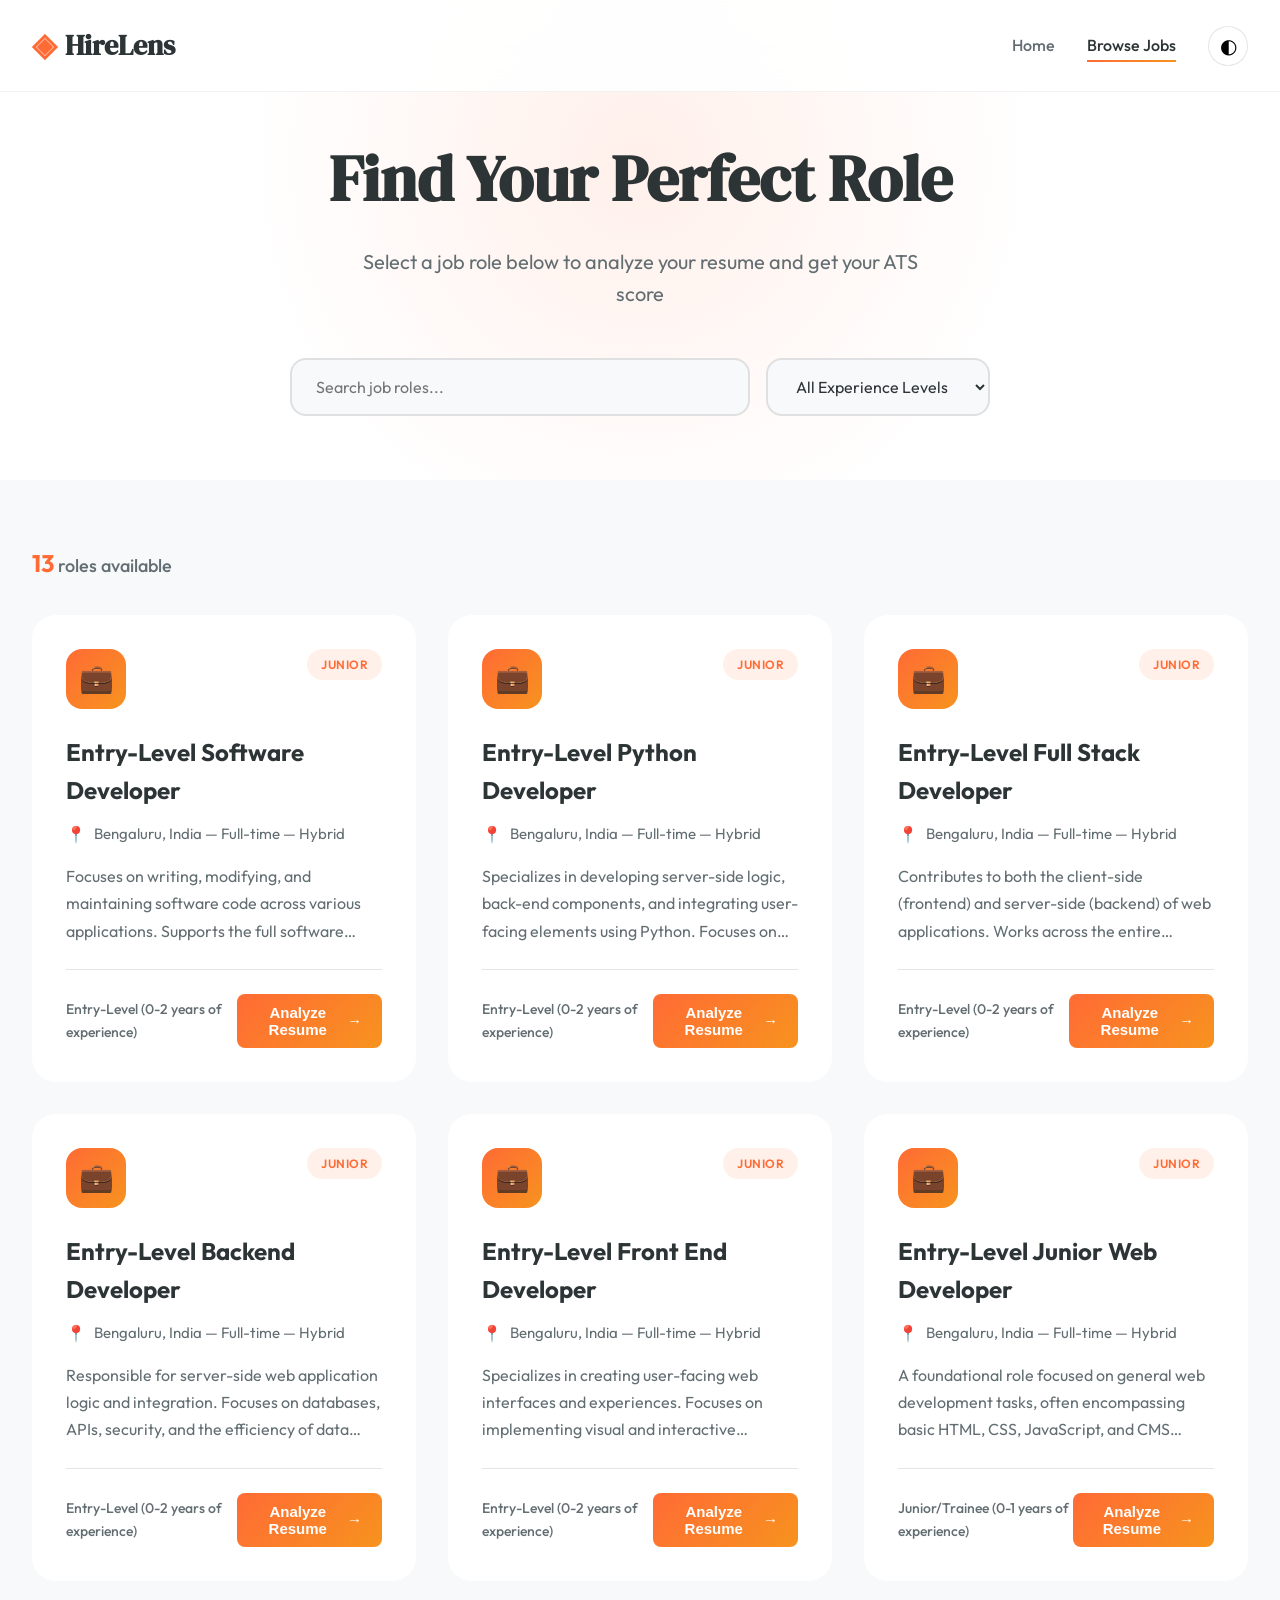
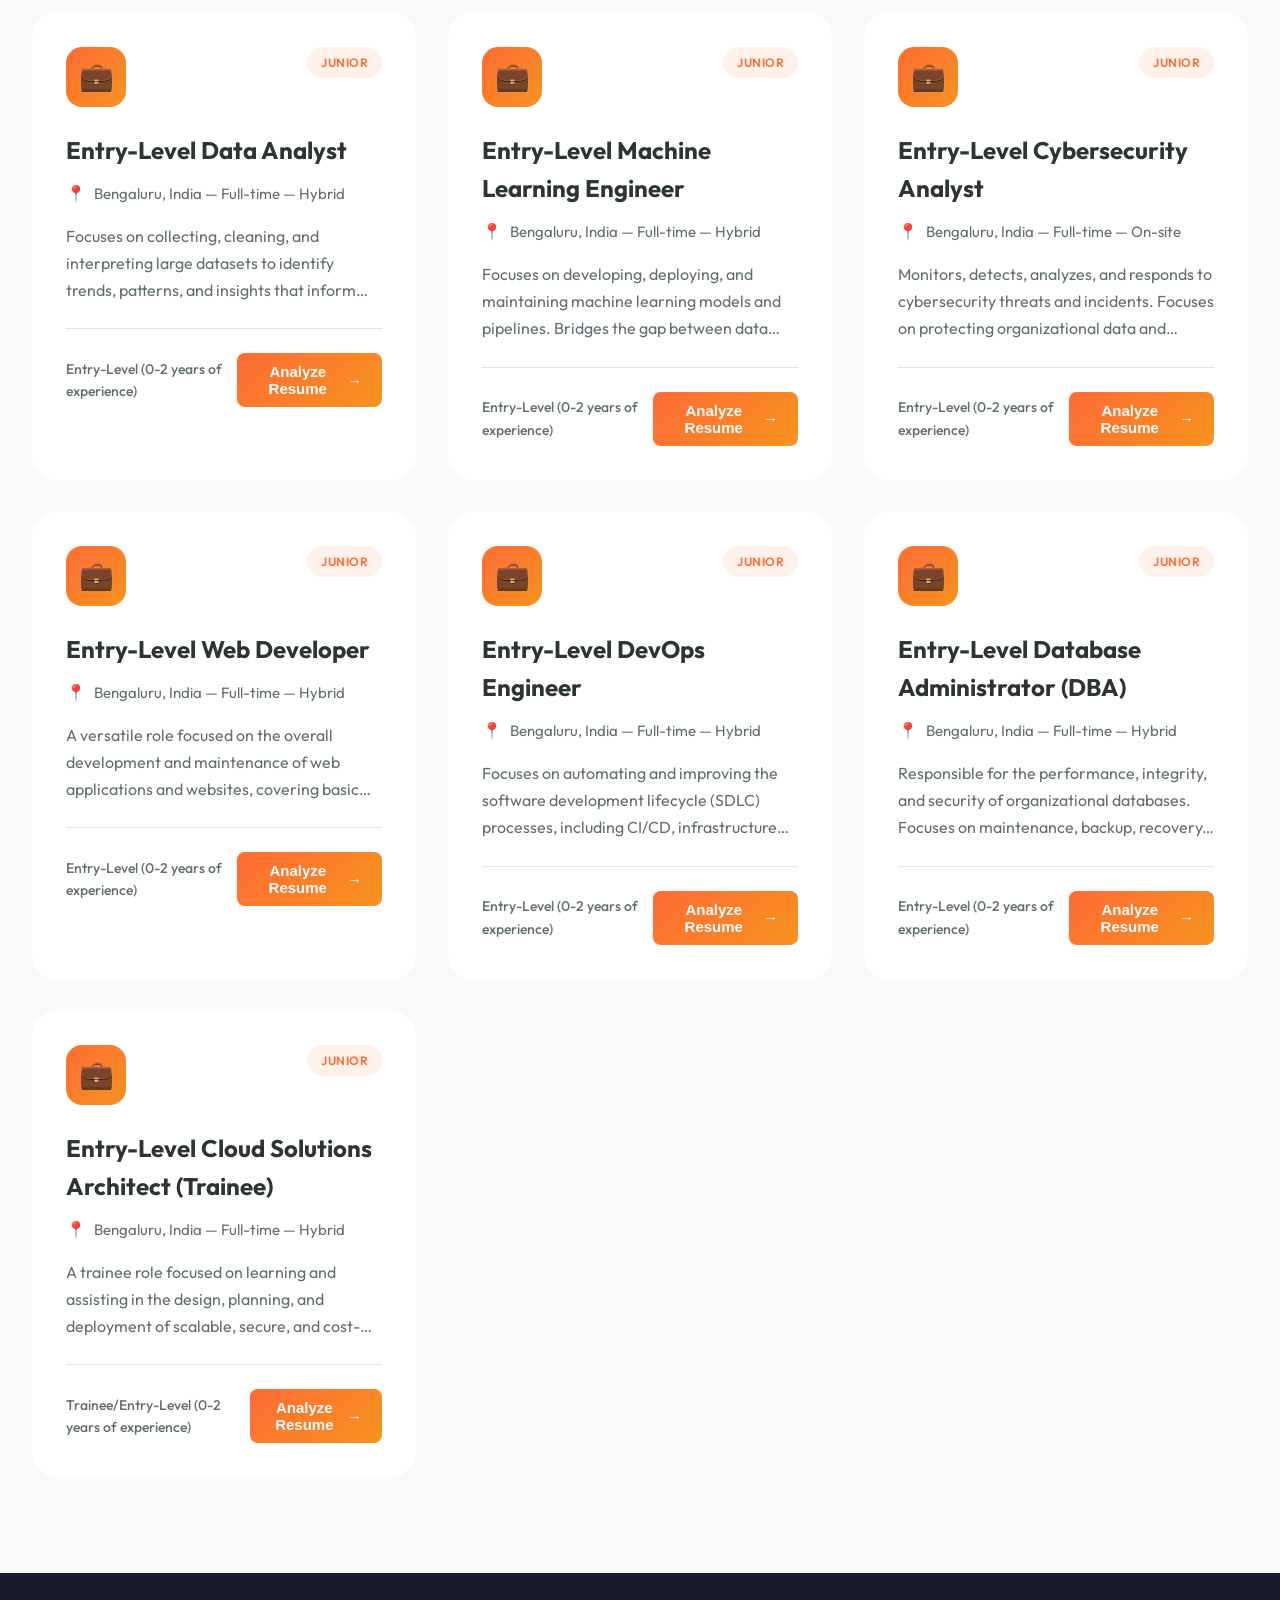
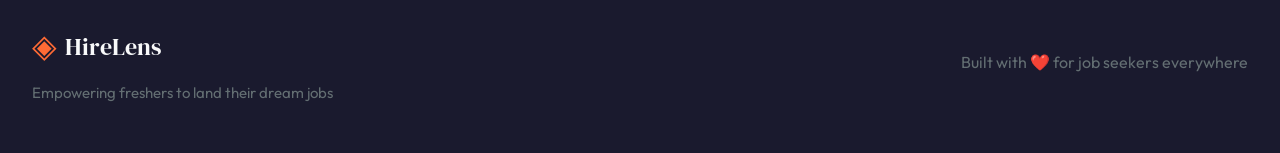
==== jobs.html @ f03c7e21 "Add files via upload" ====
<!DOCTYPE html>
<html lang="en">
<head>
    <meta charset="UTF-8">
    <meta name="viewport" content="width=device-width, initial-scale=1.0">
    <title>Browse Jobs - HireLens</title>
    <link rel="stylesheet" href="styles.css">
    <link rel="stylesheet" href="jobs.css">
    <link rel="preconnect" href="https://fonts.googleapis.com">
    <link rel="preconnect" href="https://fonts.gstatic.com" crossorigin>
    <link href="https://fonts.googleapis.com/css2?family=DM+Serif+Display:ital@0;1&family=Outfit:wght@300;400;500;600;700&display=swap" rel="stylesheet">
</head>
<body>
    <!-- Navigation -->
    <nav class="navbar">
        <div class="nav-container">
            <a href="index.html" class="logo">
                <span class="logo-icon">◈</span>
                HireLens
            </a>
            <div class="nav-links">
                <a href="index.html" class="nav-link">Home</a>
                <a href="jobs.html" class="nav-link active">Browse Jobs</a>
                <button class="theme-toggle" id="themeToggle" aria-label="Toggle theme">
                    <span class="theme-icon">◐</span>
                </button>
            </div>
        </div>
    </nav>

    <!-- Jobs Header -->
    <section class="jobs-header">
        <div class="container">
            <h1 class="page-title fade-in">Find Your Perfect Role</h1>
            <p class="page-subtitle fade-in-up">
                Select a job role below to analyze your resume and get your ATS score
            </p>
            <div class="search-filter fade-in-up-delay">
                <input type="text" id="searchInput" class="search-input" placeholder="Search job roles...">
                <select id="levelFilter" class="level-filter">
                    <option value="all">All Experience Levels</option>
                    <option value="junior">Junior / Entry Level</option>
                    <option value="mid">Mid-Level</option>
                    <option value="senior">Senior</option>
                </select>
            </div>
        </div>
    </section>

    <!-- Jobs Grid -->
    <section class="jobs-section">
        <div class="container">
            <div class="jobs-count">
                <span id="jobCount">13</span> roles available
            </div>
            <div class="jobs-grid" id="jobsGrid">
                <!-- Jobs will be dynamically inserted here -->
            </div>
        </div>
    </section>

    <!-- Footer -->
    <footer class="footer">
        <div class="container">
            <div class="footer-content">
                <div class="footer-left">
                    <div class="footer-logo">
                        <span class="logo-icon">◈</span>
                        HireLens
                    </div>
                    <p class="footer-tagline">Empowering freshers to land their dream jobs</p>
                </div>
                <div class="footer-right">
                    <p class="footer-text">
                        Built with ❤️ for job seekers everywhere
                    </p>
                </div>
            </div>
        </div>
    </footer>

    <script src="jobDescriptions.js"></script>
    <script src="jobs.js"></script>
    <script src="script.js"></script>
</body>
</html>
---- styles.css ----
/* ===== CSS VARIABLES ===== */
:root {
    --primary: #ff6b35;
    --primary-dark: #e85a2a;
    --secondary: #f7931e;
    --accent: #004e89;
    --dark: #1a1a2e;
    --dark-alt: #16213e;
    --light: #f8f9fa;
    --text: #2d3436;
    --text-light: #636e72;
    --white: #ffffff;
    --gradient-1: linear-gradient(135deg, #667eea 0%, #764ba2 100%);
    --gradient-2: linear-gradient(135deg, #f093fb 0%, #f5576c 100%);
    --gradient-3: linear-gradient(135deg, #4facfe 0%, #00f2fe 100%);
    --gradient-primary: linear-gradient(135deg, var(--primary) 0%, var(--secondary) 100%);
    --shadow-sm: 0 2px 8px rgba(0, 0, 0, 0.08);
    --shadow-md: 0 4px 16px rgba(0, 0, 0, 0.12);
    --shadow-lg: 0 8px 32px rgba(0, 0, 0, 0.16);
    --shadow-xl: 0 16px 48px rgba(0, 0, 0, 0.2);
    --radius: 16px;
    --radius-sm: 8px;
    --radius-lg: 24px;
    --transition: all 0.3s cubic-bezier(0.4, 0, 0.2, 1);
}

[data-theme="dark"] {
    --light: #1a1a2e;
    --dark: #f8f9fa;
    --dark-alt: #e9ecef;
    --text: #e9ecef;
    --text-light: #adb5bd;
    --white: #16213e;
    --shadow-sm: 0 2px 8px rgba(255, 255, 255, 0.05);
    --shadow-md: 0 4px 16px rgba(255, 255, 255, 0.08);
    --shadow-lg: 0 8px 32px rgba(255, 255, 255, 0.12);
    --shadow-xl: 0 16px 48px rgba(255, 255, 255, 0.16);
}

/* ===== RESET & BASE ===== */
* {
    margin: 0;
    padding: 0;
    box-sizing: border-box;
}

html {
    scroll-behavior: smooth;
    font-size: 16px;
}

body {
    font-family: 'Outfit', -apple-system, BlinkMacSystemFont, 'Segoe UI', sans-serif;
    background: var(--light);
    color: var(--text);
    line-height: 1.6;
    overflow-x: hidden;
    transition: background 0.3s ease, color 0.3s ease;
}

/* ===== NAVIGATION ===== */
.navbar {
    position: fixed;
    top: 0;
    left: 0;
    right: 0;
    z-index: 1000;
    background: rgba(255, 255, 255, 0.9);
    backdrop-filter: blur(20px);
    border-bottom: 1px solid rgba(0, 0, 0, 0.05);
    transition: var(--transition);
}

[data-theme="dark"] .navbar {
    background: rgba(26, 26, 46, 0.9);
    border-bottom: 1px solid rgba(255, 255, 255, 0.05);
}

.nav-container {
    max-width: 1400px;
    margin: 0 auto;
    padding: 1.25rem 2rem;
    display: flex;
    justify-content: space-between;
    align-items: center;
}

.logo {
    font-family: 'DM Serif Display', serif;
    font-size: 1.75rem;
    font-weight: 600;
    color: var(--text);
    text-decoration: none;
    display: flex;
    align-items: center;
    gap: 0.5rem;
    transition: var(--transition);
}

.logo-icon {
    color: var(--primary);
    font-size: 2rem;
    transition: var(--transition);
}

.logo:hover .logo-icon {
    transform: rotate(90deg);
}

.nav-links {
    display: flex;
    align-items: center;
    gap: 2rem;
}

.nav-link {
    color: var(--text-light);
    text-decoration: none;
    font-weight: 500;
    position: relative;
    transition: var(--transition);
}

.nav-link::after {
    content: '';
    position: absolute;
    bottom: -4px;
    left: 0;
    width: 0;
    height: 2px;
    background: var(--gradient-primary);
    transition: width 0.3s ease;
}

.nav-link:hover,
.nav-link.active {
    color: var(--text);
}

.nav-link:hover::after,
.nav-link.active::after {
    width: 100%;
}

.theme-toggle {
    background: var(--white);
    border: 1px solid rgba(0, 0, 0, 0.1);
    border-radius: 50%;
    width: 40px;
    height: 40px;
    display: flex;
    align-items: center;
    justify-content: center;
    cursor: pointer;
    transition: var(--transition);
    font-size: 1.25rem;
}

.theme-toggle:hover {
    transform: rotate(180deg);
    box-shadow: var(--shadow-md);
}

/* ===== HERO SECTION ===== */
.hero {
    position: relative;
    min-height: 100vh;
    display: flex;
    align-items: center;
    justify-content: center;
    padding: 6rem 2rem 4rem;
    overflow: hidden;
}

.hero-bg {
    position: absolute;
    top: 0;
    left: 0;
    width: 100%;
    height: 100%;
    z-index: 0;
}

#particleCanvas {
    position: absolute;
    top: 0;
    left: 0;
    width: 100%;
    height: 100%;
}

.gradient-orb {
    position: absolute;
    border-radius: 50%;
    filter: blur(80px);
    opacity: 0.3;
    animation: float 20s infinite ease-in-out;
}

.orb-1 {
    width: 500px;
    height: 500px;
    background: var(--gradient-1);
    top: -10%;
    left: -10%;
    animation-delay: 0s;
}

.orb-2 {
    width: 400px;
    height: 400px;
    background: var(--gradient-2);
    bottom: -10%;
    right: -5%;
    animation-delay: -7s;
}

.orb-3 {
    width: 350px;
    height: 350px;
    background: var(--gradient-3);
    top: 40%;
    right: 10%;
    animation-delay: -14s;
}

@keyframes float {
    0%, 100% {
        transform: translate(0, 0) scale(1);
    }
    33% {
        transform: translate(30px, -50px) scale(1.1);
    }
    66% {
        transform: translate(-20px, 30px) scale(0.9);
    }
}

.hero-content {
    position: relative;
    z-index: 1;
    max-width: 900px;
    text-align: center;
}

.hero-badge {
    display: inline-block;
    padding: 0.5rem 1.25rem;
    background: var(--gradient-primary);
    color: white;
    border-radius: 50px;
    font-size: 0.875rem;
    font-weight: 600;
    text-transform: uppercase;
    letter-spacing: 1px;
    margin-bottom: 1.5rem;
}

.hero-title {
    font-family: 'DM Serif Display', serif;
    font-size: clamp(2.5rem, 8vw, 5rem);
    line-height: 1.2;
    margin-bottom: 1.5rem;
    color: var(--text);
}

.highlight {
    background: var(--gradient-primary);
    -webkit-background-clip: text;
    -webkit-text-fill-color: transparent;
    background-clip: text;
}

.hero-subtitle {
    font-size: clamp(1rem, 2vw, 1.25rem);
    color: var(--text-light);
    max-width: 700px;
    margin: 0 auto 2.5rem;
    line-height: 1.8;
}

.hero-actions {
    display: flex;
    gap: 1rem;
    justify-content: center;
    flex-wrap: wrap;
    margin-bottom: 4rem;
}

/* ===== BUTTONS ===== */
.btn {
    display: inline-flex;
    align-items: center;
    gap: 0.5rem;
    padding: 1rem 2rem;
    font-size: 1rem;
    font-weight: 600;
    border-radius: var(--radius);
    text-decoration: none;
    border: none;
    cursor: pointer;
    transition: var(--transition);
    position: relative;
    overflow: hidden;
}

.btn-primary {
    background: var(--gradient-primary);
    color: white;
    box-shadow: var(--shadow-md);
}

.btn-primary:hover {
    transform: translateY(-2px);
    box-shadow: var(--shadow-lg);
}

.btn-primary::before {
    content: '';
    position: absolute;
    top: 0;
    left: -100%;
    width: 100%;
    height: 100%;
    background: linear-gradient(90deg, transparent, rgba(255, 255, 255, 0.3), transparent);
    transition: left 0.5s;
}

.btn-primary:hover::before {
    left: 100%;
}

.btn-secondary {
    background: var(--white);
    color: var(--text);
    border: 2px solid var(--text-light);
}

.btn-secondary:hover {
    border-color: var(--primary);
    color: var(--primary);
    transform: translateY(-2px);
}

.btn-large {
    padding: 1.25rem 2.5rem;
    font-size: 1.125rem;
}

.btn-arrow {
    transition: transform 0.3s ease;
}

.btn:hover .btn-arrow {
    transform: translateX(4px);
}

/* ===== STATS ===== */
.hero-stats {
    display: flex;
    justify-content: center;
    gap: 3rem;
    flex-wrap: wrap;
}

.stat {
    text-align: center;
}

.stat-number {
    font-family: 'DM Serif Display', serif;
    font-size: 2.5rem;
    font-weight: 700;
    background: var(--gradient-primary);
    -webkit-background-clip: text;
    -webkit-text-fill-color: transparent;
    background-clip: text;
}

.stat-label {
    font-size: 0.875rem;
    color: var(--text-light);
    text-transform: uppercase;
    letter-spacing: 1px;
    margin-top: 0.25rem;
}

/* ===== ANIMATIONS ===== */
.fade-in {
    animation: fadeIn 0.8s ease-out;
}

.fade-in-up {
    animation: fadeInUp 0.8s ease-out 0.2s backwards;
}

.fade-in-up-delay {
    animation: fadeInUp 0.8s ease-out 0.4s backwards;
}

.fade-in-up-delay-2 {
    animation: fadeInUp 0.8s ease-out 0.6s backwards;
}

.fade-in-up-delay-3 {
    animation: fadeInUp 0.8s ease-out 0.8s backwards;
}

@keyframes fadeIn {
    from {
        opacity: 0;
    }
    to {
        opacity: 1;
    }
}

@keyframes fadeInUp {
    from {
        opacity: 0;
        transform: translateY(30px);
    }
    to {
        opacity: 1;
        transform: translateY(0);
    }
}

/* ===== SECTIONS ===== */
.container {
    max-width: 1400px;
    margin: 0 auto;
    padding: 0 2rem;
}

.section-header {
    text-align: center;
    margin-bottom: 4rem;
}

.section-title {
    font-family: 'DM Serif Display', serif;
    font-size: clamp(2rem, 5vw, 3.5rem);
    margin-bottom: 1rem;
    color: var(--text);
}

.section-subtitle {
    font-size: 1.25rem;
    color: var(--text-light);
}

/* ===== FEATURES SECTION ===== */
.features {
    padding: 6rem 0;
    background: var(--white);
}

.features-grid {
    display: grid;
    grid-template-columns: repeat(auto-fit, minmax(300px, 1fr));
    gap: 2rem;
}

.feature-card {
    position: relative;
    padding: 3rem 2rem;
    background: var(--light);
    border-radius: var(--radius-lg);
    border: 2px solid transparent;
    transition: var(--transition);
    overflow: hidden;
}

.feature-card::before {
    content: '';
    position: absolute;
    top: 0;
    left: 0;
    width: 100%;
    height: 100%;
    background: var(--gradient-primary);
    opacity: 0;
    transition: opacity 0.3s ease;
}

.feature-card:hover {
    transform: translateY(-8px);
    box-shadow: var(--shadow-xl);
    border-color: var(--primary);
}

.feature-card:hover::before {
    opacity: 0.05;
}

.feature-icon {
    font-size: 3rem;
    margin-bottom: 1.5rem;
}

.feature-title {
    font-size: 1.5rem;
    font-weight: 600;
    margin-bottom: 1rem;
    color: var(--text);
}

.feature-description {
    color: var(--text-light);
    line-height: 1.8;
}

.feature-number {
    position: absolute;
    top: 2rem;
    right: 2rem;
    font-family: 'DM Serif Display', serif;
    font-size: 4rem;
    font-weight: 700;
    color: var(--primary);
    opacity: 0.1;
}

/* ===== BENEFITS SECTION ===== */
.benefits {
    padding: 6rem 0;
}

.benefits-content {
    display: grid;
    grid-template-columns: 1fr 1fr;
    gap: 4rem;
    align-items: center;
}

.benefits-title {
    font-family: 'DM Serif Display', serif;
    font-size: clamp(2rem, 4vw, 3rem);
    margin-bottom: 2rem;
    color: var(--text);
}

.benefit-item {
    display: flex;
    gap: 1.5rem;
    margin-bottom: 2rem;
    padding: 1.5rem;
    background: var(--white);
    border-radius: var(--radius);
    transition: var(--transition);
}

.benefit-item:hover {
    transform: translateX(8px);
    box-shadow: var(--shadow-md);
}

.benefit-icon {
    font-size: 2rem;
    flex-shrink: 0;
}

.benefit-text h4 {
    font-size: 1.125rem;
    font-weight: 600;
    margin-bottom: 0.5rem;
    color: var(--text);
}

.benefit-text p {
    color: var(--text-light);
    font-size: 0.9375rem;
}

.benefits-visual {
    position: relative;
    height: 500px;
}

.visual-card {
    position: absolute;
    background: var(--white);
    border-radius: var(--radius-lg);
    padding: 2rem;
    box-shadow: var(--shadow-lg);
    animation: float 6s infinite ease-in-out;
}

.card-1 {
    top: 0;
    left: 0;
    width: 250px;
    text-align: center;
    border: 3px solid var(--primary);
}

.visual-score {
    font-family: 'DM Serif Display', serif;
    font-size: 4rem;
    font-weight: 700;
    background: var(--gradient-primary);
    -webkit-background-clip: text;
    -webkit-text-fill-color: transparent;
    background-clip: text;
}

.visual-label {
    font-size: 1rem;
    color: var(--text-light);
    text-transform: uppercase;
    letter-spacing: 1px;
}

.card-2 {
    top: 150px;
    right: 50px;
    width: 220px;
    animation-delay: -2s;
}

.card-3 {
    bottom: 50px;
    left: 100px;
    width: 200px;
    animation-delay: -4s;
}

.visual-icon {
    font-size: 2rem;
    margin-bottom: 0.5rem;
}

.visual-text {
    font-weight: 600;
    color: var(--text);
}

/* ===== CTA SECTION ===== */
.cta {
    padding: 6rem 0;
    background: var(--gradient-primary);
    position: relative;
    overflow: hidden;
}

.cta::before {
    content: '';
    position: absolute;
    top: -50%;
    right: -20%;
    width: 600px;
    height: 600px;
    background: rgba(255, 255, 255, 0.1);
    border-radius: 50%;
}

.cta-content {
    position: relative;
    z-index: 1;
    text-align: center;
}

.cta-title {
    font-family: 'DM Serif Display', serif;
    font-size: clamp(2rem, 5vw, 3.5rem);
    color: white;
    margin-bottom: 1rem;
}

.cta-subtitle {
    font-size: 1.25rem;
    color: rgba(255, 255, 255, 0.9);
    margin-bottom: 2.5rem;
}

.cta .btn {
    background: white;
    color: var(--primary);
}

.cta .btn:hover {
    transform: translateY(-4px);
    box-shadow: 0 12px 32px rgba(0, 0, 0, 0.2);
}

/* ===== FOOTER ===== */
.footer {
    padding: 3rem 0;
    background: var(--dark);
    color: var(--light);
}

[data-theme="dark"] .footer {
    background: var(--dark-alt);
}

.footer-content {
    display: flex;
    justify-content: space-between;
    align-items: center;
    flex-wrap: wrap;
    gap: 2rem;
}

.footer-logo {
    font-family: 'DM Serif Display', serif;
    font-size: 1.5rem;
    display: flex;
    align-items: center;
    gap: 0.5rem;
    margin-bottom: 0.5rem;
}

.footer-tagline {
    color: var(--text-light);
    font-size: 0.9375rem;
}

.footer-text {
    color: var(--text-light);
}

/* ===== RESPONSIVE ===== */
@media (max-width: 968px) {
    .nav-links {
        gap: 1rem;
    }

    .hero {
        padding: 5rem 1.5rem 3rem;
    }

    .hero-actions {
        flex-direction: column;
        align-items: stretch;
    }

    .btn {
        width: 100%;
        justify-content: center;
    }

    .benefits-content {
        grid-template-columns: 1fr;
        gap: 3rem;
    }

    .benefits-visual {
        height: 400px;
    }

    .footer-content {
        flex-direction: column;
        text-align: center;
    }
}

@media (max-width: 640px) {
    .nav-container {
        padding: 1rem 1.5rem;
    }

    .logo {
        font-size: 1.5rem;
    }

    .nav-link {
        font-size: 0.9375rem;
    }

    .hero-stats {
        gap: 2rem;
    }

    .stat-number {
        font-size: 2rem;
    }

    .features-grid {
        grid-template-columns: 1fr;
    }
}
---- jobs.css ----
/* ===== JOBS PAGE STYLES ===== */

.jobs-header {
    padding: 8rem 0 4rem;
    text-align: center;
    background: var(--white);
    position: relative;
    overflow: hidden;
}

.jobs-header::before {
    content: '';
    position: absolute;
    top: -50%;
    left: 50%;
    transform: translateX(-50%);
    width: 800px;
    height: 800px;
    background: radial-gradient(circle, rgba(255, 107, 53, 0.1) 0%, transparent 70%);
    pointer-events: none;
}

.page-title {
    font-family: 'DM Serif Display', serif;
    font-size: clamp(2.5rem, 6vw, 4rem);
    margin-bottom: 1rem;
    color: var(--text);
    position: relative;
    z-index: 1;
}

.page-subtitle {
    font-size: 1.25rem;
    color: var(--text-light);
    max-width: 600px;
    margin: 0 auto 3rem;
    position: relative;
    z-index: 1;
}

.search-filter {
    display: flex;
    gap: 1rem;
    max-width: 700px;
    margin: 0 auto;
    position: relative;
    z-index: 1;
}

.search-input,
.level-filter {
    padding: 1rem 1.5rem;
    border: 2px solid rgba(0, 0, 0, 0.1);
    border-radius: var(--radius);
    font-family: 'Outfit', sans-serif;
    font-size: 1rem;
    background: var(--light);
    color: var(--text);
    transition: var(--transition);
}

[data-theme="dark"] .search-input,
[data-theme="dark"] .level-filter {
    border-color: rgba(255, 255, 255, 0.1);
}

.search-input {
    flex: 1;
}

.search-input:focus,
.level-filter:focus {
    outline: none;
    border-color: var(--primary);
    box-shadow: 0 0 0 4px rgba(255, 107, 53, 0.1);
}

.level-filter {
    min-width: 220px;
}

/* Jobs Section */
.jobs-section {
    padding: 4rem 0 6rem;
}

.jobs-count {
    font-size: 1.125rem;
    color: var(--text-light);
    margin-bottom: 2rem;
    font-weight: 500;
}

.jobs-count span {
    color: var(--primary);
    font-weight: 700;
    font-size: 1.5rem;
}

.jobs-grid {
    display: grid;
    grid-template-columns: repeat(auto-fill, minmax(350px, 1fr));
    gap: 2rem;
}

/* Job Cards */
.job-card {
    background: var(--white);
    border-radius: var(--radius-lg);
    padding: 2rem;
    border: 2px solid transparent;
    cursor: pointer;
    transition: var(--transition);
    position: relative;
    overflow: hidden;
}

.job-card::before {
    content: '';
    position: absolute;
    top: 0;
    left: 0;
    width: 100%;
    height: 4px;
    background: var(--gradient-primary);
    transform: scaleX(0);
    transform-origin: left;
    transition: transform 0.3s ease;
}

.job-card:hover::before {
    transform: scaleX(1);
}

.job-card:hover {
    transform: translateY(-8px);
    box-shadow: var(--shadow-xl);
    border-color: var(--primary);
}

.job-card-header {
    display: flex;
    justify-content: space-between;
    align-items: flex-start;
    margin-bottom: 1.5rem;
}

.job-icon {
    width: 60px;
    height: 60px;
    background: var(--gradient-primary);
    border-radius: var(--radius);
    display: flex;
    align-items: center;
    justify-content: center;
    font-size: 1.75rem;
    color: white;
    flex-shrink: 0;
}

.job-badge {
    padding: 0.375rem 0.875rem;
    background: rgba(255, 107, 53, 0.1);
    color: var(--primary);
    border-radius: 50px;
    font-size: 0.75rem;
    font-weight: 600;
    text-transform: uppercase;
    letter-spacing: 0.5px;
}

.job-title {
    font-size: 1.5rem;
    font-weight: 700;
    color: var(--text);
    margin-bottom: 0.75rem;
}

.job-location {
    display: flex;
    align-items: center;
    gap: 0.5rem;
    color: var(--text-light);
    font-size: 0.9375rem;
    margin-bottom: 1rem;
}

.location-icon {
    font-size: 1rem;
}

.job-summary {
    color: var(--text-light);
    line-height: 1.7;
    margin-bottom: 1.5rem;
    display: -webkit-box;
    -webkit-line-clamp: 3;
    -webkit-box-orient: vertical;
    overflow: hidden;
}

.job-card-footer {
    display: flex;
    justify-content: space-between;
    align-items: center;
    padding-top: 1.5rem;
    border-top: 1px solid rgba(0, 0, 0, 0.1);
}

[data-theme="dark"] .job-card-footer {
    border-top-color: rgba(255, 255, 255, 0.1);
}

.job-level {
    font-size: 0.875rem;
    color: var(--text-light);
    font-weight: 500;
}

.analyze-btn {
    padding: 0.625rem 1.25rem;
    background: var(--gradient-primary);
    color: white;
    border: none;
    border-radius: var(--radius-sm);
    font-weight: 600;
    font-size: 0.9375rem;
    cursor: pointer;
    transition: var(--transition);
    display: inline-flex;
    align-items: center;
    gap: 0.5rem;
}

.analyze-btn:hover {
    transform: translateX(4px);
    box-shadow: var(--shadow-md);
}

.arrow-icon {
    transition: transform 0.3s ease;
}

.analyze-btn:hover .arrow-icon {
    transform: translateX(4px);
}

/* Empty State */
.empty-state {
    text-align: center;
    padding: 4rem 2rem;
}

.empty-icon {
    font-size: 4rem;
    margin-bottom: 1rem;
    opacity: 0.3;
}

.empty-title {
    font-size: 1.5rem;
    font-weight: 600;
    color: var(--text);
    margin-bottom: 0.5rem;
}

.empty-text {
    color: var(--text-light);
}

/* Job Icons Mapping */
.icon-software { content: '💻'; }
.icon-python { content: '🐍'; }
.icon-fullstack { content: '⚡'; }
.icon-backend { content: '⚙️'; }
.icon-frontend { content: '🎨'; }
.icon-junior { content: '🌱'; }
.icon-data { content: '📊'; }
.icon-ml { content: '🤖'; }
.icon-security { content: '🔒'; }
.icon-web { content: '🌐'; }
.icon-devops { content: '🚀'; }
.icon-dba { content: '💾'; }
.icon-cloud { content: '☁️'; }

/* Responsive */
@media (max-width: 968px) {
    .search-filter {
        flex-direction: column;
    }

    .level-filter {
        width: 100%;
    }

    .jobs-grid {
        grid-template-columns: repeat(auto-fill, minmax(280px, 1fr));
        gap: 1.5rem;
    }
}

@media (max-width: 640px) {
    .jobs-header {
        padding: 6rem 0 3rem;
    }

    .jobs-grid {
        grid-template-columns: 1fr;
    }

    .job-card {
        padding: 1.5rem;
    }

    .job-card-footer {
        flex-direction: column;
        gap: 1rem;
        align-items: stretch;
    }

    .analyze-btn {
        width: 100%;
        justify-content: center;
    }
}

/* Animation for cards */
@keyframes slideInUp {
    from {
        opacity: 0;
        transform: translateY(30px);
    }
    to {
        opacity: 1;
        transform: translateY(0);
    }
}

.job-card {
    animation: slideInUp 0.6s ease-out backwards;
}

.job-card:nth-child(1) { animation-delay: 0.1s; }
.job-card:nth-child(2) { animation-delay: 0.15s; }
.job-card:nth-child(3) { animation-delay: 0.2s; }
.job-card:nth-child(4) { animation-delay: 0.25s; }
.job-card:nth-child(5) { animation-delay: 0.3s; }
.job-card:nth-child(6) { animation-delay: 0.35s; }
.job-card:nth-child(7) { animation-delay: 0.4s; }
.job-card:nth-child(8) { animation-delay: 0.45s; }
.job-card:nth-child(9) { animation-delay: 0.5s; }
.job-card:nth-child(10) { animation-delay: 0.55s; }
.job-card:nth-child(11) { animation-delay: 0.6s; }
.job-card:nth-child(12) { animation-delay: 0.65s; }
.job-card:nth-child(13) { animation-delay: 0.7s; }
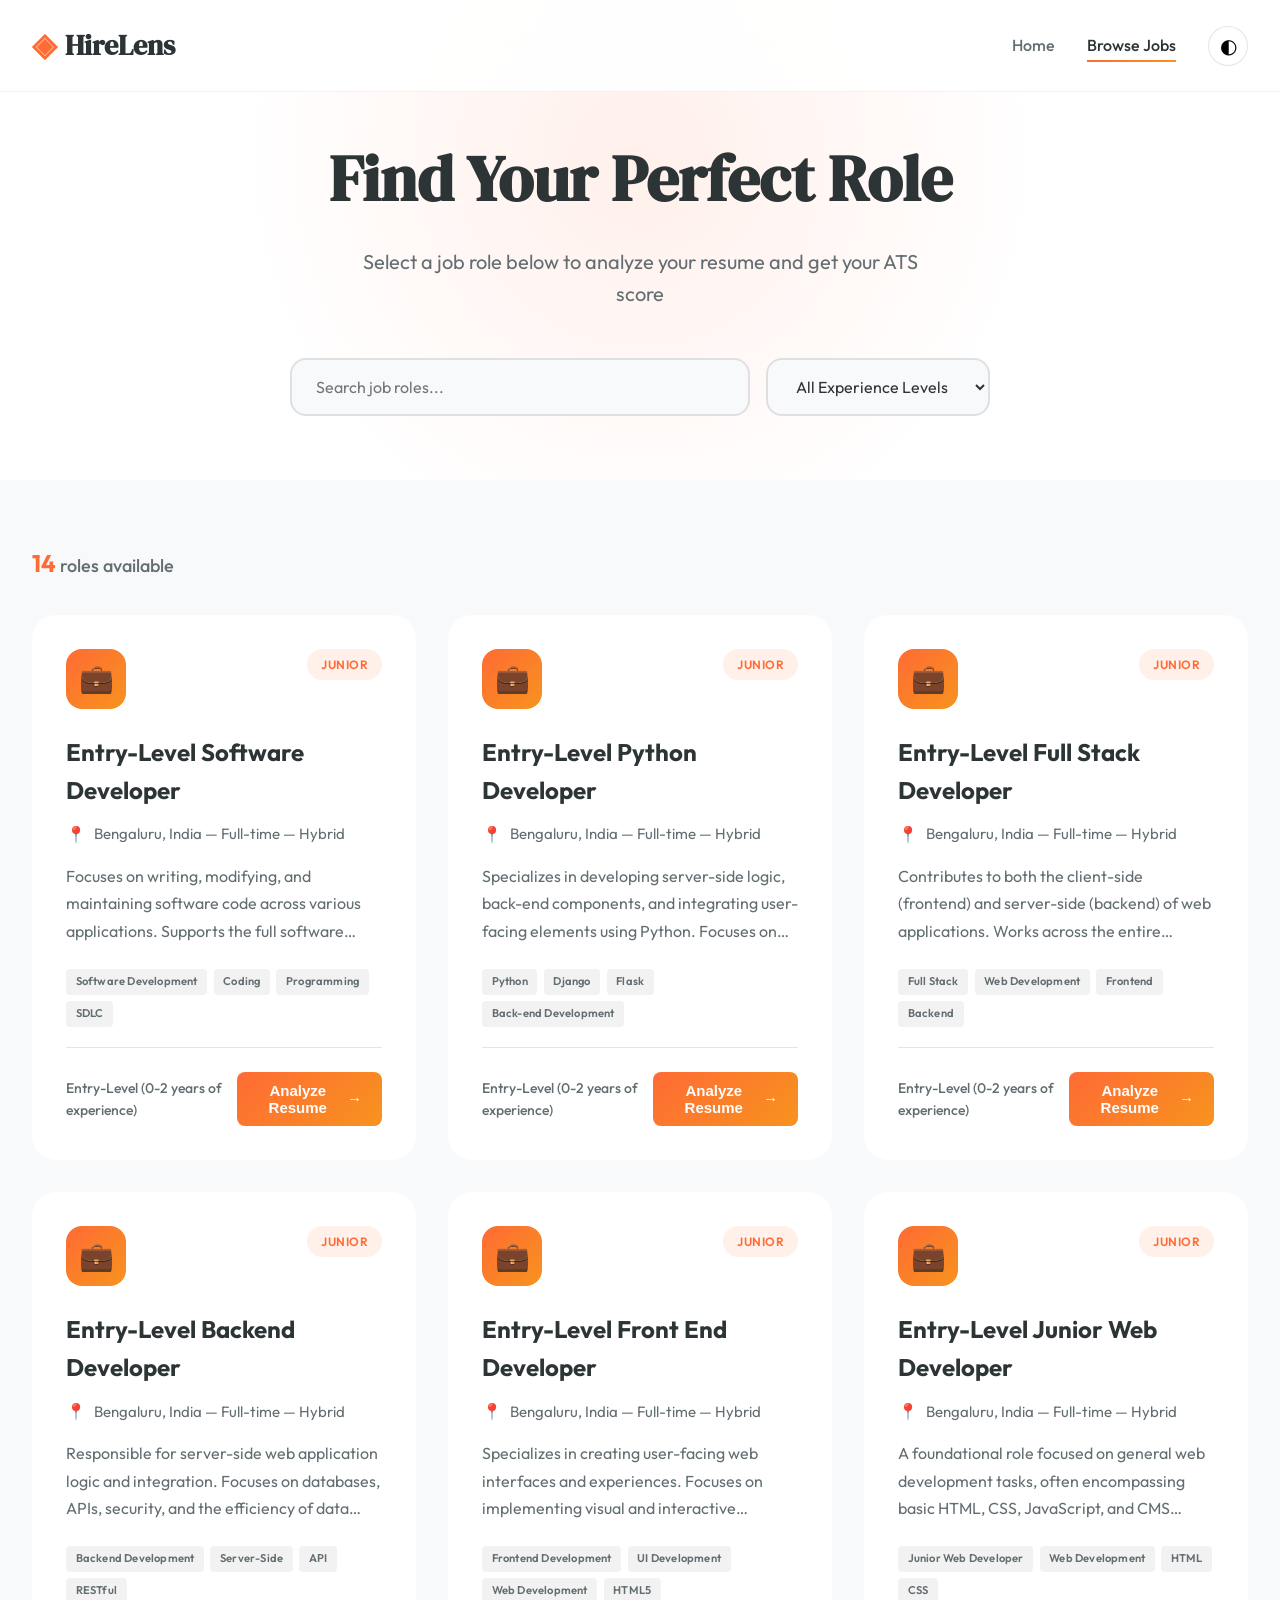
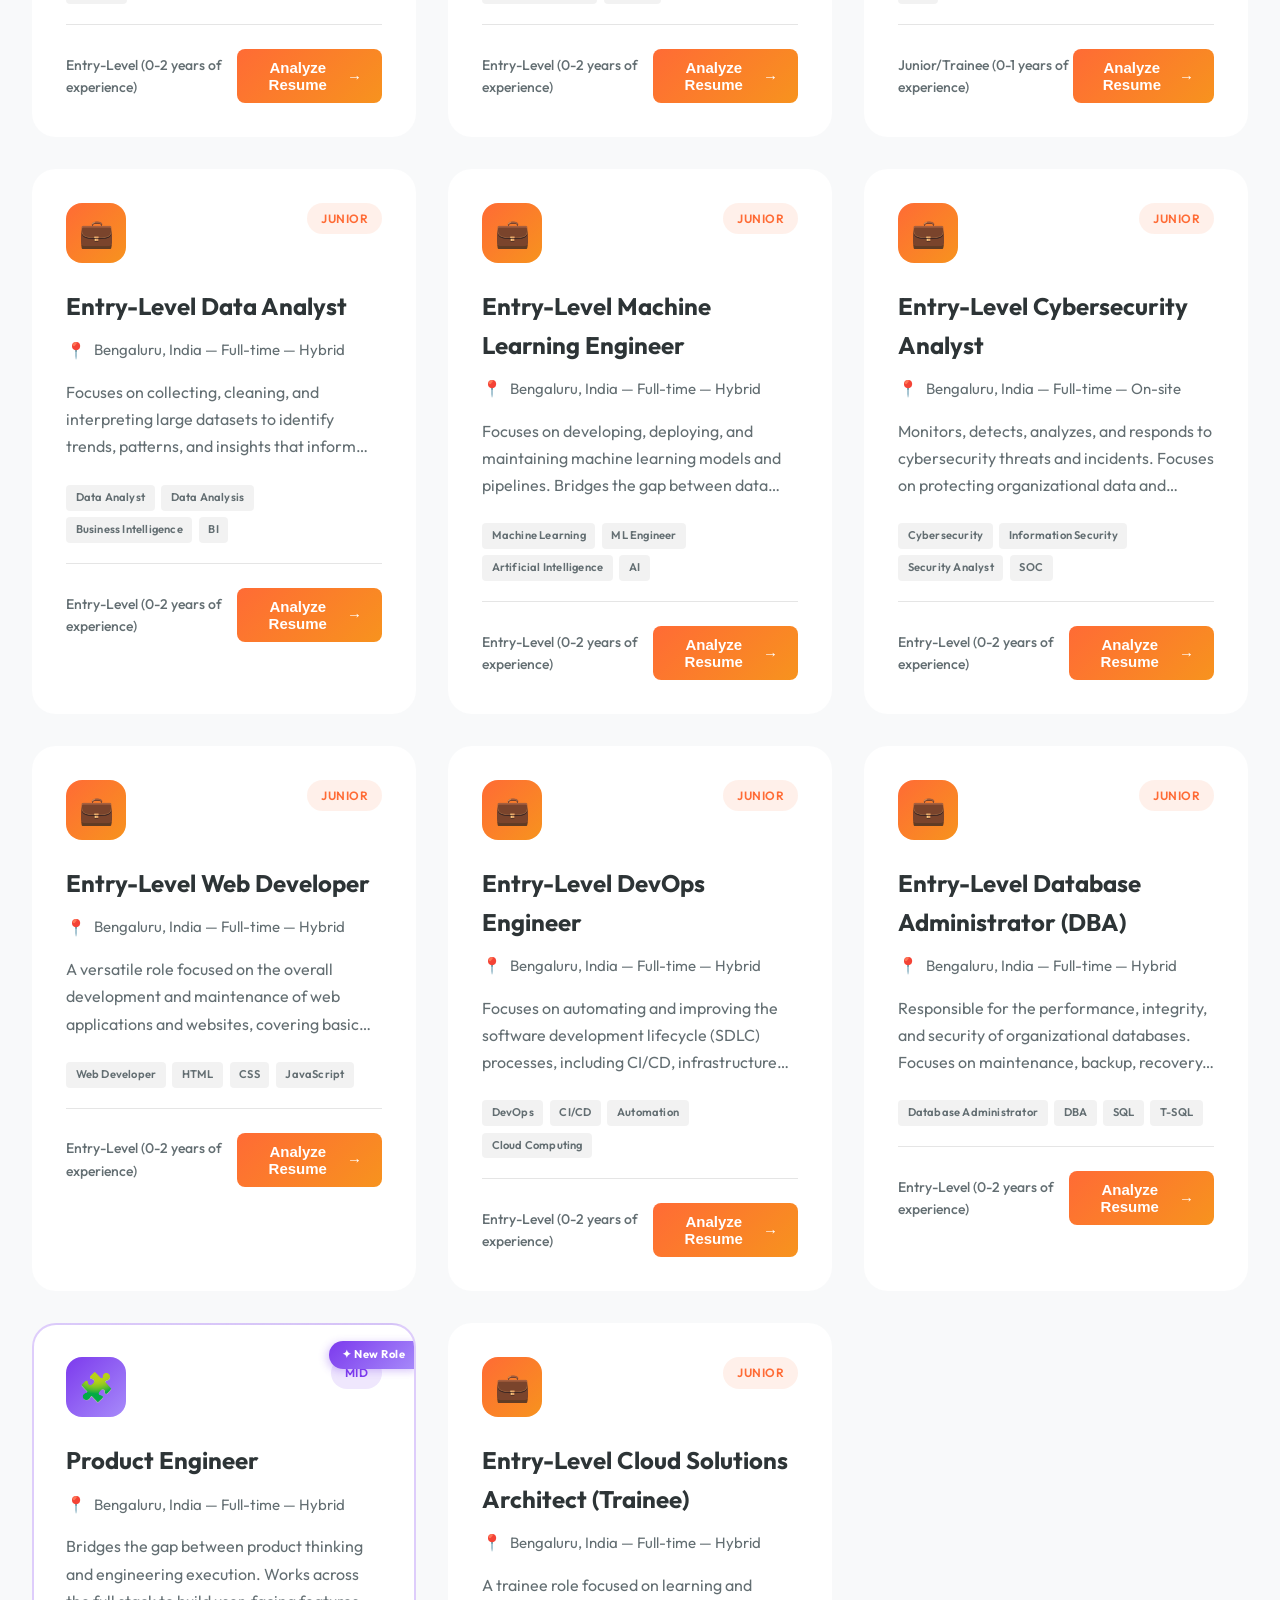
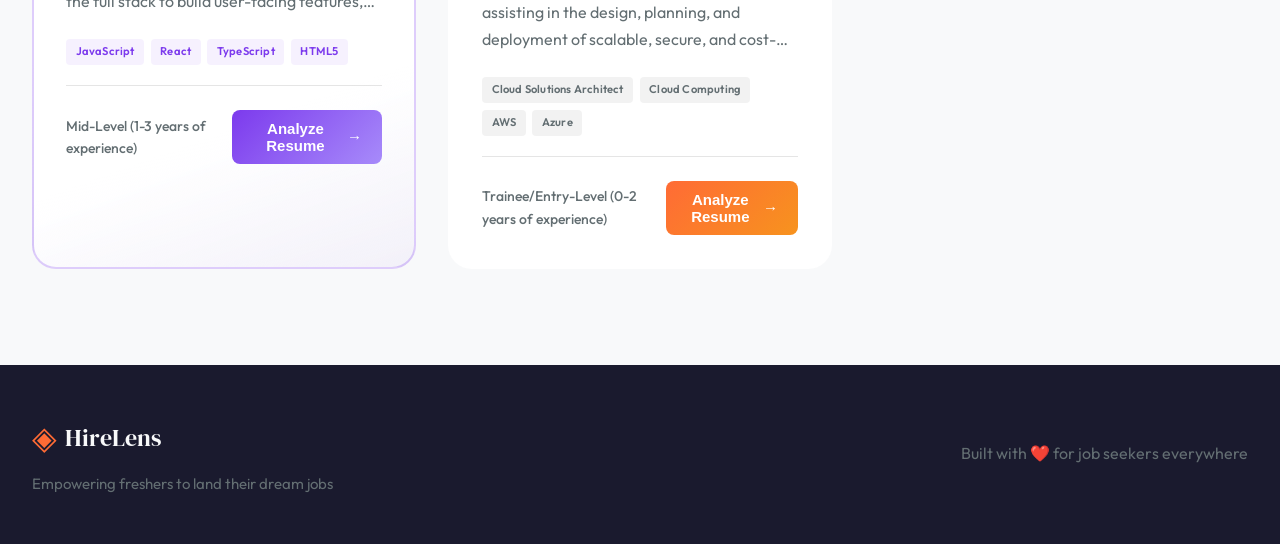
==== commit 570f8c2a: "Added Product Engineer role and improved ATS logic" ====
--- a/jobs.html
+++ b/jobs.html
@@ -51,7 +51,7 @@
     <section class="jobs-section">
         <div class="container">
             <div class="jobs-count">
-                <span id="jobCount">13</span> roles available
+                <span id="jobCount">14</span> roles available
             </div>
             <div class="jobs-grid" id="jobsGrid">
                 <!-- Jobs will be dynamically inserted here -->
--- a/jobs.css
+++ b/jobs.css
@@ -353,3 +353,71 @@
 .job-card:nth-child(11) { animation-delay: 0.6s; }
 .job-card:nth-child(12) { animation-delay: 0.65s; }
 .job-card:nth-child(13) { animation-delay: 0.7s; }
+
+/* ===== PRODUCT ENGINEER & FEATURED CARD ENHANCEMENTS ===== */
+
+/* Featured card variant */
+.job-card--featured {
+    border-color: rgba(124, 58, 237, 0.25);
+    background: linear-gradient(160deg, var(--white) 70%, rgba(124, 58, 237, 0.04) 100%);
+}
+
+.job-card--featured:hover {
+    border-color: #7c3aed;
+    box-shadow: 0 20px 60px rgba(124, 58, 237, 0.15);
+}
+
+.job-card--featured::before {
+    background: linear-gradient(135deg, #7c3aed 0%, #a78bfa 100%);
+}
+
+/* Ribbon badge for new/featured roles */
+.job-featured-ribbon {
+    position: absolute;
+    top: 1rem;
+    right: -0.25rem;
+    background: linear-gradient(135deg, #7c3aed 0%, #a78bfa 100%);
+    color: white;
+    font-size: 0.7rem;
+    font-weight: 700;
+    letter-spacing: 0.5px;
+    padding: 0.3rem 0.8rem;
+    border-radius: 50px 0 0 50px;
+    box-shadow: -2px 2px 8px rgba(124, 58, 237, 0.3);
+    z-index: 2;
+}
+
+/* Accent button variant */
+.analyze-btn--accent {
+    background: linear-gradient(135deg, #7c3aed 0%, #a78bfa 100%) !important;
+}
+
+/* Skill chips preview row on job cards */
+.skill-chips-row {
+    display: flex;
+    flex-wrap: wrap;
+    gap: 0.4rem;
+    margin-bottom: 1.25rem;
+}
+
+.skill-chip {
+    font-size: 0.7rem;
+    font-weight: 600;
+    padding: 0.25rem 0.6rem;
+    background: rgba(0, 0, 0, 0.05);
+    color: var(--text-light);
+    border-radius: 4px;
+    letter-spacing: 0.2px;
+    transition: var(--transition);
+}
+
+[data-theme="dark"] .skill-chip {
+    background: rgba(255, 255, 255, 0.07);
+}
+
+.job-card--featured .skill-chip {
+    background: rgba(124, 58, 237, 0.07);
+    color: #7c3aed;
+}
+
+.job-card:nth-child(14) { animation-delay: 0.75s; }
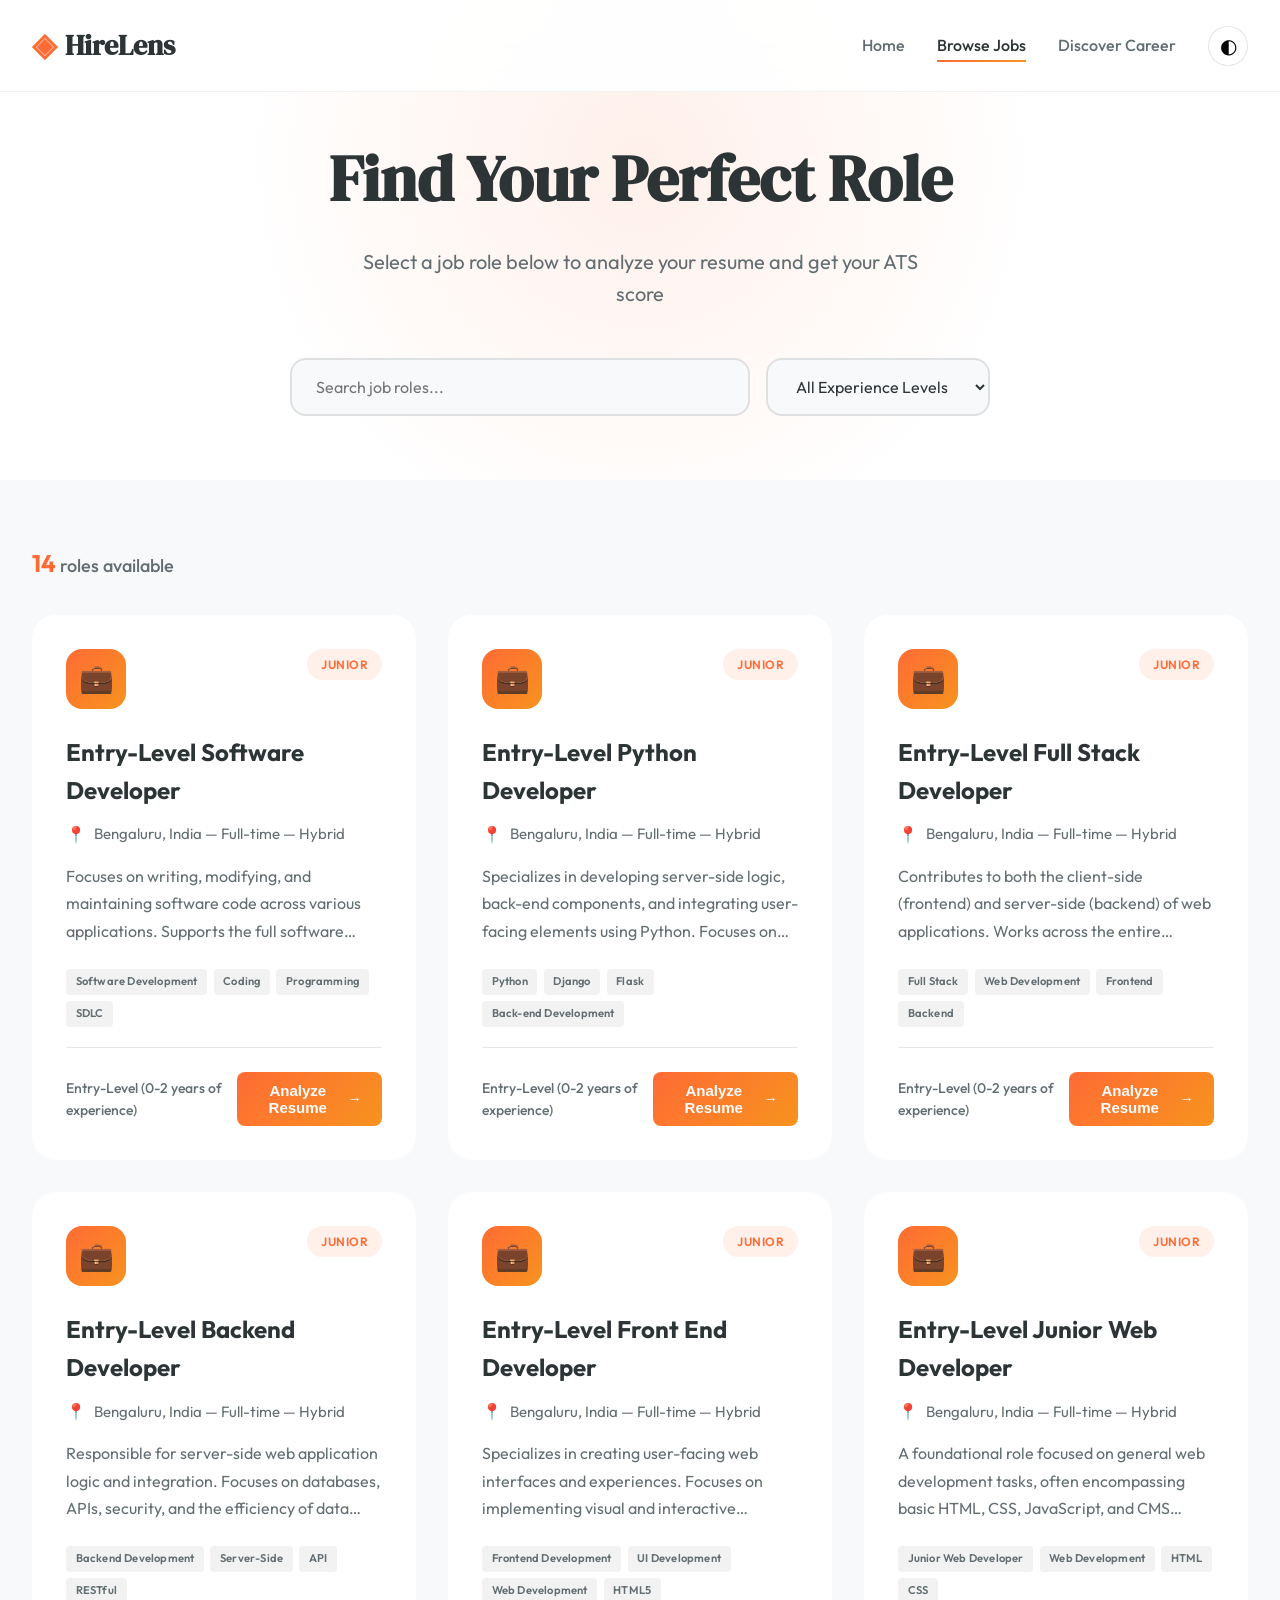
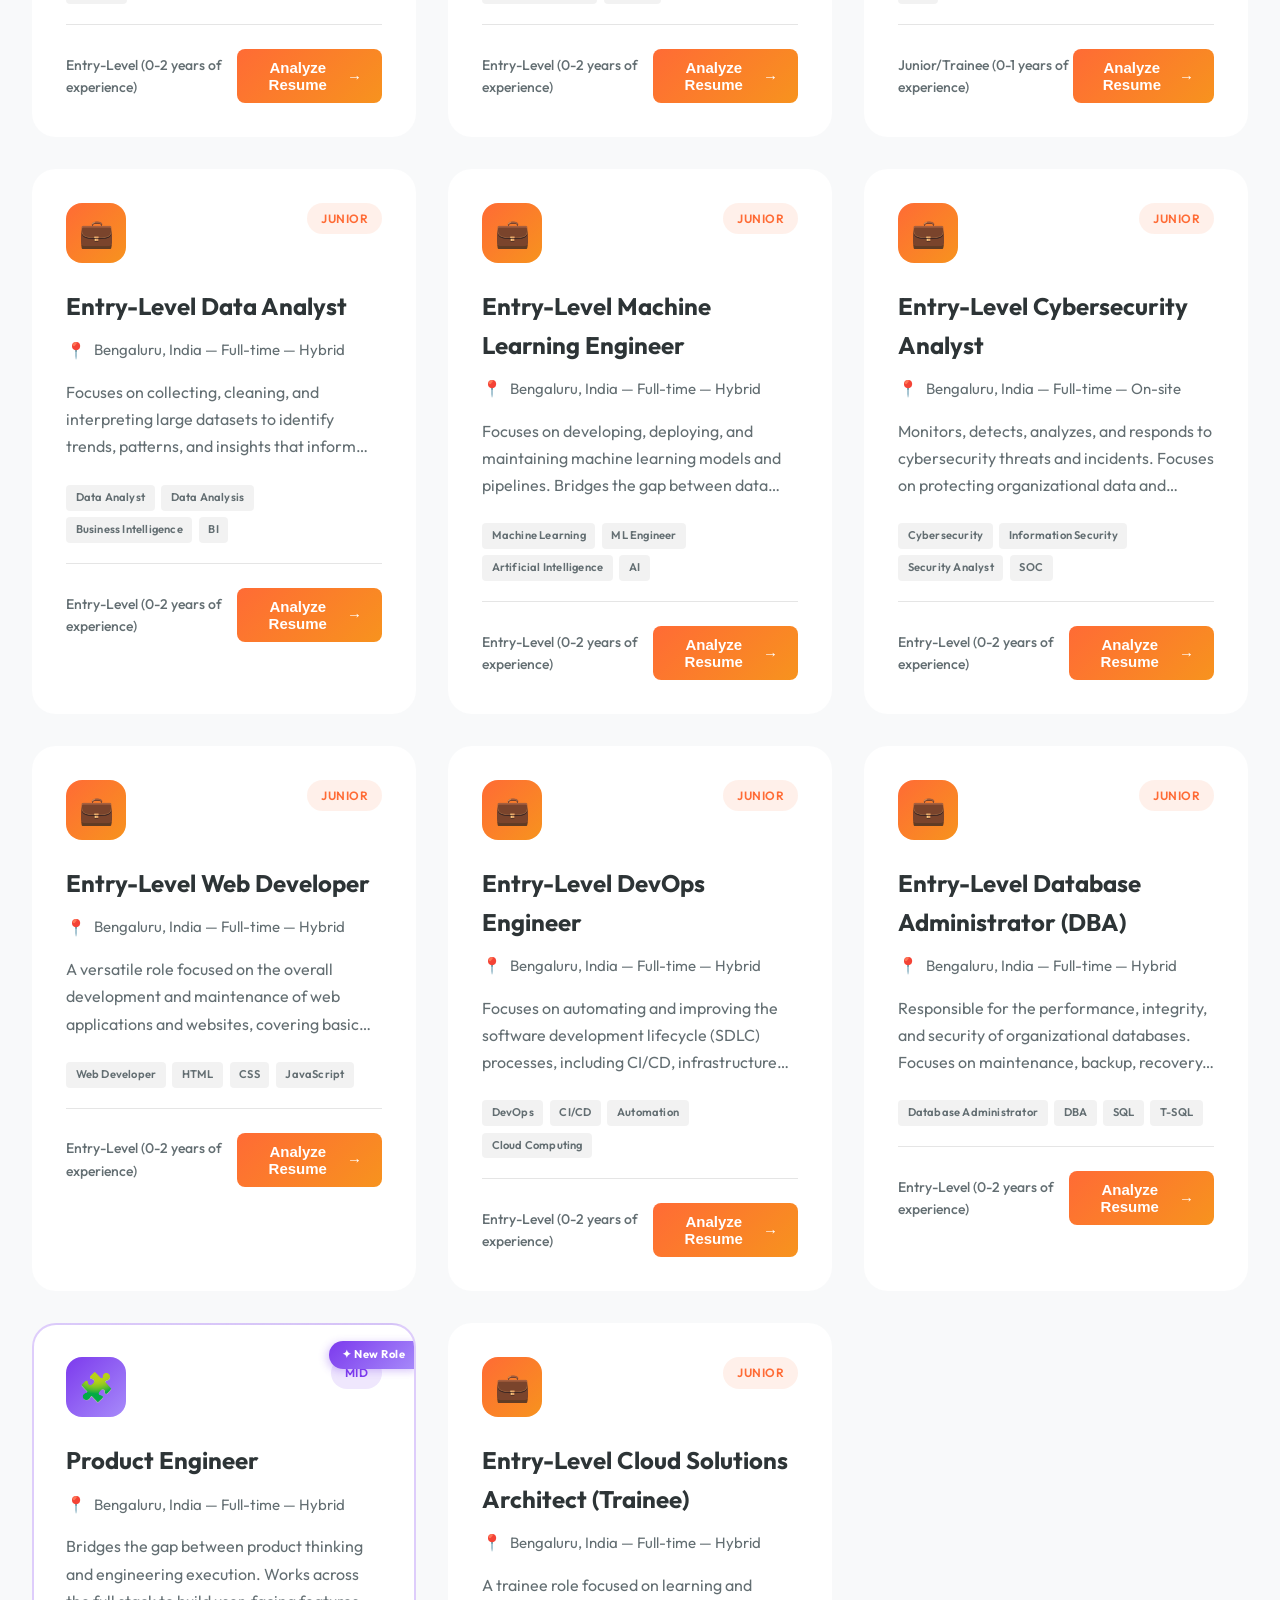
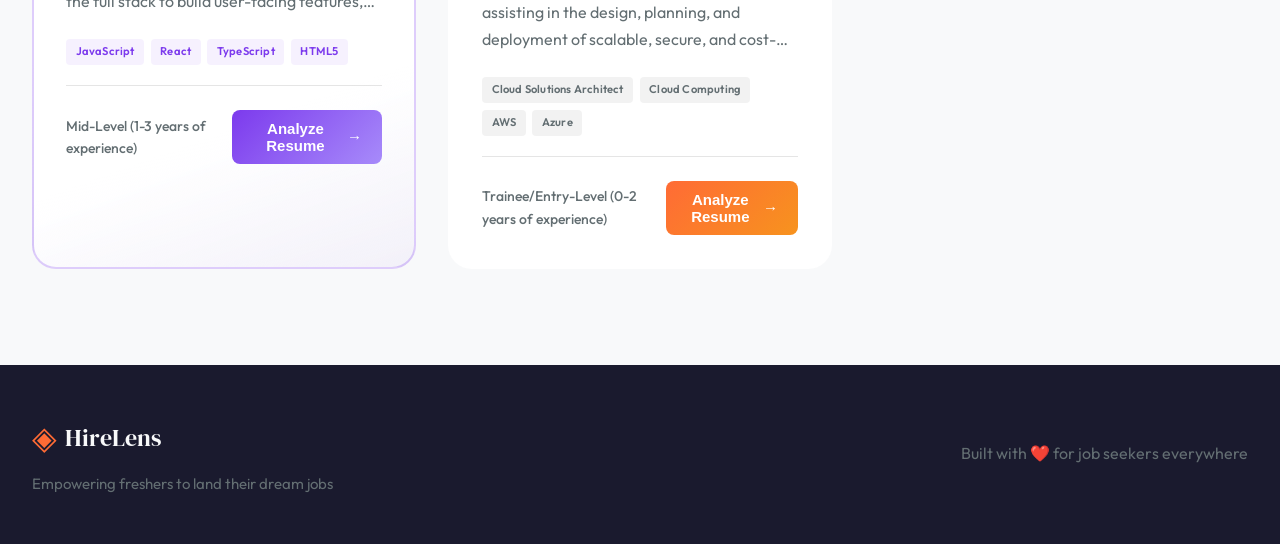
==== commit 4477e872: "updated changes" ====
--- a/jobs.html
+++ b/jobs.html
@@ -21,6 +21,7 @@
             <div class="nav-links">
                 <a href="index.html" class="nav-link">Home</a>
                 <a href="jobs.html" class="nav-link active">Browse Jobs</a>
+                <a href="discover.html" class="nav-link ">Discover Career</a>
                 <button class="theme-toggle" id="themeToggle" aria-label="Toggle theme">
                     <span class="theme-icon">◐</span>
                 </button>
